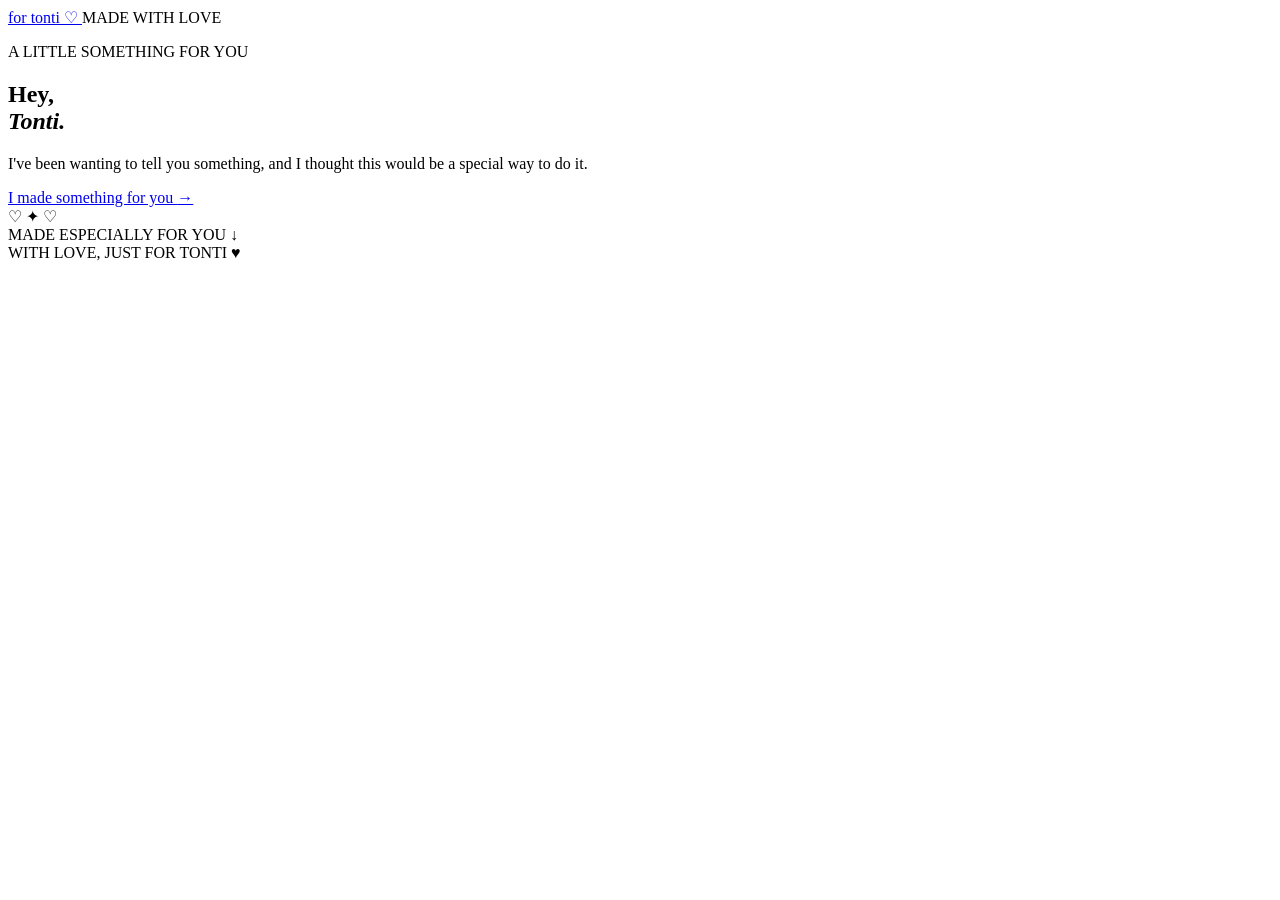
==== index.html @ f67d0a79 "Add initial HTML structure for Tonti's page" ====
<!DOCTYPE html>
<html lang="en">
<head>
    <meta charset="UTF-8">
    <meta name="viewport" content="width=device-width, initial-scale=1.0">
    <title>For Tonti ♡</title>

    <link rel="preconnect" href="https://fonts.googleapis.com">
    <link rel="preconnect" href="https://fonts.gstatic.com" crossorigin>

    <link href="https://fonts.googleapis.com/css2?family=DM+Sans:wght@400;500;600;700&family=Playfair+Display:ital,wght@0,400;0,500;0,600;1,500&display=swap" rel="stylesheet">

    <link rel="stylesheet" href="css/style.css">
</head>

<body>

    <header class="site-header">
        <a class="brand" href="index.html">
            for tonti <span>♡</span>
        </a>

        <span class="header-note">MADE WITH LOVE</span>
    </header>

    <main>
        <section class="hero">

            <div class="hero-content">

                <p class="eyebrow">
                    <span></span>
                    A LITTLE SOMETHING FOR YOU
                    <span></span>
                </p>

                <h1>
                    Hey,<br>
                    <em>Tonti.</em>
                </h1>

                <p class="intro">
                    I've been wanting to tell you something,
                    and I thought this would be a special
                    way to do it.
                </p>

                <a class="button" href="story.html">
                    I made something for you <span>→</span>
                </a>

            </div>

            <span class="float float-one">♡</span>
            <span class="float float-two">✦</span>
            <span class="float float-three">♡</span>

            <div class="scroll-note">
                MADE ESPECIALLY FOR YOU
                <span>↓</span>
            </div>

        </section>
    </main>

    <footer>
        WITH LOVE, JUST FOR TONTI <span>♥</span>
    </footer>

    <script src="js/script.js"></script>

</body>
</html>
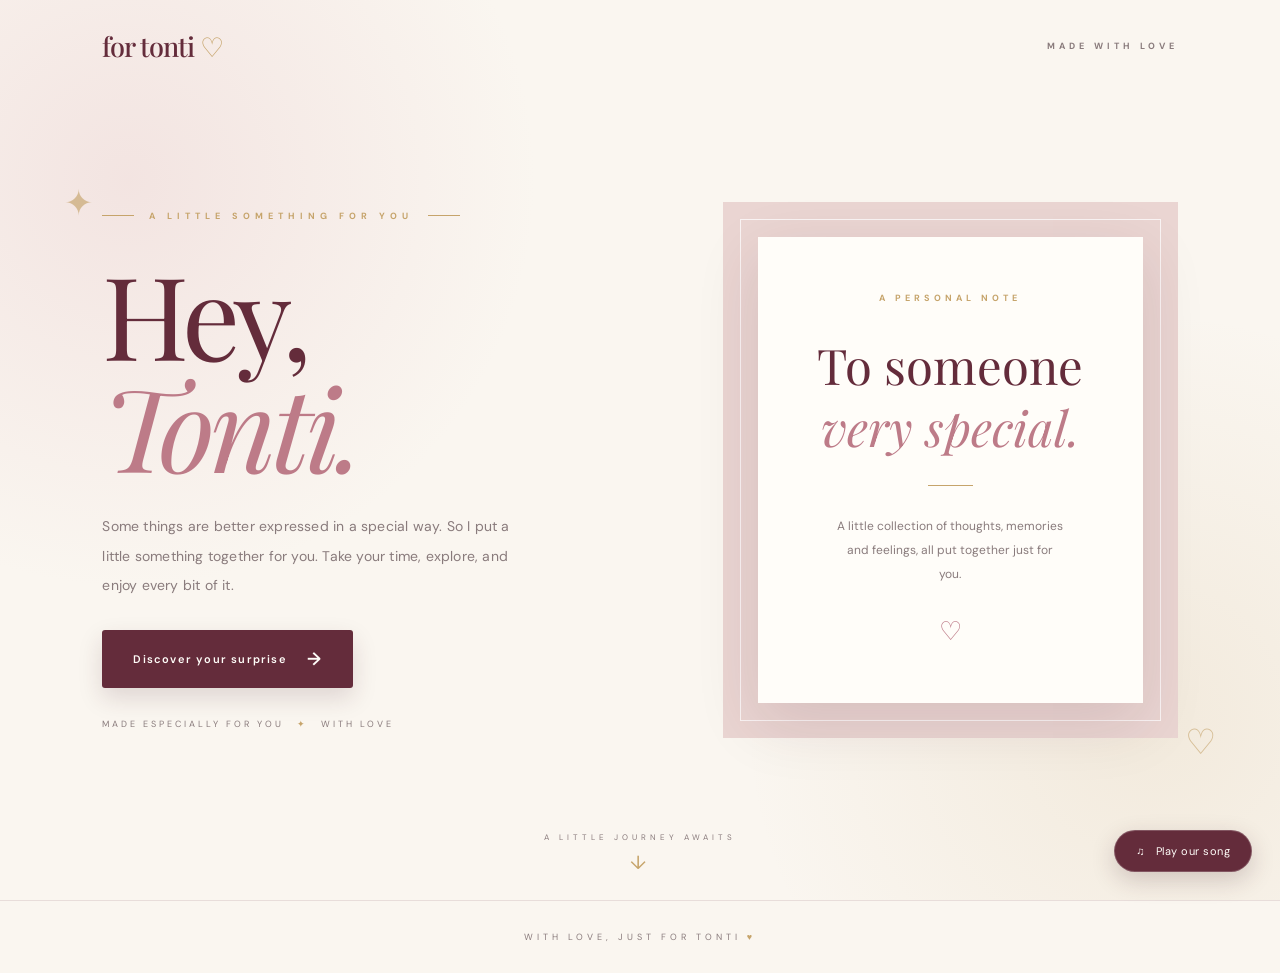
==== commit 6ddec059: "Update index.html with new content and styles" ====
--- a/index.html
+++ b/index.html
@@ -3,14 +3,265 @@
 <head>
     <meta charset="UTF-8">
     <meta name="viewport" content="width=device-width, initial-scale=1.0">
+    <meta name="theme-color" content="#faf6f0">
+
     <title>For Tonti ♡</title>
+    <meta name="description" content="A little something made especially for Tonti.">
 
     <link rel="preconnect" href="https://fonts.googleapis.com">
     <link rel="preconnect" href="https://fonts.gstatic.com" crossorigin>
 
-    <link href="https://fonts.googleapis.com/css2?family=DM+Sans:wght@400;500;600;700&family=Playfair+Display:ital,wght@0,400;0,500;0,600;1,500&display=swap" rel="stylesheet">
+    <link href="https://fonts.googleapis.com/css2?family=DM+Sans:wght@400;500;600;700&family=Playfair+Display:ital,wght@0,400;0,500;0,600;0,700;1,400;1,500&display=swap" rel="stylesheet">
 
     <link rel="stylesheet" href="css/style.css">
+
+    <style>
+        .home-hero {
+            min-height: 100vh;
+            padding: 130px 8% 90px;
+            display: flex;
+            align-items: center;
+            justify-content: center;
+            background:
+                radial-gradient(circle at 10% 20%, rgba(232,201,203,.4), transparent 30%),
+                radial-gradient(circle at 90% 80%, rgba(198,164,107,.15), transparent 30%),
+                var(--cream);
+            position: relative;
+            overflow: hidden;
+        }
+
+        .home-layout {
+            width: 100%;
+            max-width: 1150px;
+            display: grid;
+            grid-template-columns: 1.1fr .9fr;
+            align-items: center;
+            gap: 65px;
+            position: relative;
+            z-index: 2;
+        }
+
+        .home-copy {
+            animation: fadeUp 1s ease both;
+        }
+
+        .home-copy .eyebrow {
+            justify-content: flex-start;
+            margin-bottom: 35px;
+        }
+
+        .home-copy h1 {
+            font-family: 'Playfair Display', serif;
+            color: var(--burgundy);
+            font-size: clamp(75px, 9vw, 120px);
+            line-height: .98;
+            font-weight: 400;
+            letter-spacing: -5px;
+        }
+
+        .home-copy h1 em {
+            color: var(--rose);
+            font-weight: 400;
+        }
+
+        .home-copy .intro {
+            margin: 30px 0;
+            max-width: 420px;
+            font-size: 14px;
+            line-height: 2.1;
+            color: var(--muted);
+        }
+
+        .home-caption {
+            margin-top: 30px;
+            font-size: 9px;
+            letter-spacing: 3px;
+            color: var(--muted);
+        }
+
+        .home-caption span {
+            color: var(--champagne);
+            margin: 0 8px;
+        }
+
+        .letter-frame {
+            min-height: 480px;
+            display: flex;
+            align-items: center;
+            justify-content: center;
+            padding: 35px;
+            position: relative;
+            background: #ead5d2;
+            animation: fadeUp 1.2s ease both;
+        }
+
+        .letter-frame::before {
+            content: "";
+            position: absolute;
+            inset: 17px;
+            border: 1px solid rgba(255,255,255,.75);
+        }
+
+        .letter-card {
+            width: 100%;
+            min-height: 400px;
+            padding: 55px 35px;
+            display: flex;
+            flex-direction: column;
+            align-items: center;
+            justify-content: center;
+            text-align: center;
+            background: var(--ivory);
+            box-shadow: 0 20px 60px rgba(67,28,41,.12);
+            position: relative;
+            z-index: 1;
+        }
+
+        .letter-small {
+            color: var(--champagne);
+            font-size: 9px;
+            font-weight: 700;
+            letter-spacing: 4px;
+            margin-bottom: 30px;
+        }
+
+        .letter-card h2 {
+            font-family: 'Playfair Display', serif;
+            color: var(--burgundy);
+            font-size: clamp(34px, 4vw, 49px);
+            font-weight: 400;
+            line-height: 1.25;
+        }
+
+        .letter-card h2 em {
+            color: var(--rose);
+        }
+
+        .letter-line {
+            width: 45px;
+            height: 1px;
+            background: var(--champagne);
+            margin: 28px 0;
+        }
+
+        .letter-card p {
+            max-width: 230px;
+            color: var(--muted);
+            font-size: 12px;
+            line-height: 2;
+        }
+
+        .letter-heart {
+            color: var(--rose);
+            font-size: 26px;
+            margin-top: 28px;
+        }
+
+        .home-decoration {
+            position: absolute;
+            color: var(--champagne);
+            opacity: .65;
+            font-size: 35px;
+            animation: float 6s ease-in-out infinite;
+        }
+
+        .decoration-one {
+            top: 20%;
+            left: 5%;
+        }
+
+        .decoration-two {
+            bottom: 15%;
+            right: 5%;
+            animation-delay: 2s;
+        }
+
+        .home-scroll {
+            position: absolute;
+            bottom: 25px;
+            left: 50%;
+            transform: translateX(-50%);
+            font-size: 8px;
+            letter-spacing: 4px;
+            color: var(--muted);
+            text-align: center;
+        }
+
+        .home-scroll span {
+            display: block;
+            color: var(--champagne);
+            font-size: 19px;
+            margin-top: 8px;
+        }
+
+        @media (max-width: 800px) {
+            .home-hero {
+                padding: 130px 7% 90px;
+            }
+
+            .home-layout {
+                grid-template-columns: 1fr;
+                gap: 55px;
+                max-width: 550px;
+            }
+
+            .home-copy {
+                text-align: center;
+            }
+
+            .home-copy .eyebrow {
+                justify-content: center;
+            }
+
+            .home-copy h1 {
+                font-size: clamp(75px, 16vw, 105px);
+            }
+
+            .home-copy .intro {
+                margin: 25px auto;
+            }
+
+            .letter-frame {
+                min-height: 390px;
+            }
+
+            .letter-card {
+                min-height: 320px;
+                padding: 40px 25px;
+            }
+
+            .home-caption {
+                margin-top: 25px;
+            }
+
+            .home-scroll {
+                display: none;
+            }
+        }
+
+        @media (max-width: 480px) {
+            .home-copy h1 {
+                font-size: 76px;
+            }
+
+            .home-copy .intro {
+                font-size: 13px;
+            }
+
+            .letter-frame {
+                padding: 25px;
+                min-height: 350px;
+            }
+
+            .letter-card {
+                min-height: 290px;
+            }
+
+            .letter-card h2 {
+                font-size: 36px;
+            }
+        }
+    </style>
 </head>
 
 <body>
@@ -24,43 +275,81 @@
     </header>
 
     <main>
-        <section class="hero">
-
-            <div class="hero-content">
-
-                <p class="eyebrow">
-                    <span></span>
-                    A LITTLE SOMETHING FOR YOU
-                    <span></span>
-                </p>
-
-                <h1>
-                    Hey,<br>
-                    <em>Tonti.</em>
-                </h1>
-
-                <p class="intro">
-                    I've been wanting to tell you something,
-                    and I thought this would be a special
-                    way to do it.
-                </p>
-
-                <a class="button" href="story.html">
-                    I made something for you <span>→</span>
-                </a>
+
+        <section class="home-hero">
+
+            <div class="home-layout">
+
+                <div class="home-copy">
+
+                    <p class="eyebrow">
+                        <span></span>
+                        A LITTLE SOMETHING FOR YOU
+                        <span></span>
+                    </p>
+
+                    <h1>
+                        Hey,<br>
+                        <em>Tonti.</em>
+                    </h1>
+
+                    <p class="intro">
+                        Some things are better expressed in a special way.
+                        So I put a little something together for you.
+                        Take your time, explore, and enjoy every bit of it.
+                    </p>
+
+                    <a class="button" href="story.html">
+                        Discover your surprise <span>→</span>
+                    </a>
+
+                    <p class="home-caption">
+                        MADE ESPECIALLY FOR YOU
+                        <span>✦</span>
+                        WITH LOVE
+                    </p>
+
+                </div>
+
+                <div class="letter-frame">
+
+                    <div class="letter-card">
+
+                        <span class="letter-small">
+                            A PERSONAL NOTE
+                        </span>
+
+                        <h2>
+                            To someone<br>
+                            <em>very special.</em>
+                        </h2>
+
+                        <div class="letter-line"></div>
+
+                        <p>
+                            A little collection of thoughts,
+                            memories and feelings, all put
+                            together just for you.
+                        </p>
+
+                        <span class="letter-heart">♡</span>
+
+                    </div>
+
+                </div>
 
             </div>
 
-            <span class="float float-one">♡</span>
-            <span class="float float-two">✦</span>
-            <span class="float float-three">♡</span>
-
-            <div class="scroll-note">
-                MADE ESPECIALLY FOR YOU
+            <span class="home-decoration decoration-one">✦</span>
+            <span class="home-decoration decoration-two">♡</span>
+
+            <div class="home-scroll">
+                A LITTLE JOURNEY AWAITS
                 <span>↓</span>
             </div>
 
         </section>
+
     </main>
 
     <footer>
--- a/css/style.css
+++ b/css/style.css
@@ -0,0 +1,639 @@
+@import url('https://fonts.googleapis.com/css2?family=DM+Sans:wght@400;500;600;700&family=Playfair+Display:ital,wght@0,400;0,500;0,600;0,700;1,400;1,500&display=swap');
+
+:root {
+    --burgundy: #642c3b;
+    --deep-burgundy: #431c29;
+    --rose: #bd7b88;
+    --dusty-rose: #e8c9cb;
+    --champagne: #c6a46b;
+    --cream: #faf6f0;
+    --ivory: #fffdf9;
+    --text: #44353a;
+    --muted: #897b7c;
+    --border: rgba(100, 44, 59, 0.12);
+    --shadow: 0 20px 60px rgba(67, 28, 41, 0.08);
+    --soft-shadow: 0 10px 30px rgba(67, 28, 41, 0.06);
+}
+
+* {
+    margin: 0;
+    padding: 0;
+    box-sizing: border-box;
+}
+
+html {
+    scroll-behavior: smooth;
+}
+
+body {
+    min-height: 100vh;
+    background: var(--cream);
+    color: var(--text);
+    font-family: 'DM Sans', sans-serif;
+    overflow-x: hidden;
+}
+
+a {
+    text-decoration: none;
+    color: inherit;
+}
+
+button {
+    font-family: inherit;
+}
+
+/* HEADER */
+
+.site-header {
+    width: 100%;
+    padding: 28px 8%;
+    display: flex;
+    justify-content: space-between;
+    align-items: center;
+    position: absolute;
+    top: 0;
+    left: 0;
+    z-index: 10;
+}
+
+.brand {
+    font-family: 'Playfair Display', serif;
+    font-size: 27px;
+    font-weight: 500;
+    letter-spacing: -1px;
+    color: var(--burgundy);
+}
+
+.brand span {
+    color: var(--champagne);
+}
+
+.header-note {
+    font-size: 9px;
+    letter-spacing: 4px;
+    color: var(--muted);
+    font-weight: 700;
+}
+
+/* HOMEPAGE */
+
+.hero {
+    min-height: 100vh;
+    display: flex;
+    align-items: center;
+    justify-content: center;
+    text-align: center;
+    padding: 130px 25px 110px;
+    position: relative;
+    overflow: hidden;
+    background:
+        radial-gradient(ellipse at 15% 15%, rgba(232, 201, 203, 0.55), transparent 35%),
+        radial-gradient(ellipse at 90% 85%, rgba(198, 164, 107, 0.13), transparent 35%),
+        var(--cream);
+}
+
+.hero::before,
+.hero::after {
+    content: "";
+    position: absolute;
+    width: 360px;
+    height: 360px;
+    border: 1px solid rgba(198, 164, 107, 0.25);
+    border-radius: 50%;
+    pointer-events: none;
+}
+
+.hero::before {
+    top: -190px;
+    left: -150px;
+}
+
+.hero::after {
+    bottom: -210px;
+    right: -130px;
+}
+
+.hero-content {
+    max-width: 760px;
+    position: relative;
+    z-index: 2;
+    animation: fadeUp 1.1s ease both;
+}
+
+.eyebrow {
+    display: flex;
+    align-items: center;
+    justify-content: center;
+    gap: 15px;
+    font-size: 9px;
+    letter-spacing: 5px;
+    font-weight: 700;
+    color: var(--champagne);
+    margin-bottom: 32px;
+}
+
+.eyebrow span {
+    width: 32px;
+    height: 1px;
+    background: var(--champagne);
+}
+
+.hero h1 {
+    font-family: 'Playfair Display', serif;
+    font-size: clamp(75px, 12vw, 135px);
+    line-height: 0.98;
+    font-weight: 400;
+    letter-spacing: -5px;
+    color: var(--burgundy);
+}
+
+.hero h1 em,
+.page-title em {
+    color: var(--rose);
+    font-weight: 400;
+}
+
+.intro {
+    max-width: 440px;
+    margin: 35px auto;
+    color: var(--muted);
+    font-size: 14px;
+    line-height: 2;
+    letter-spacing: 0.2px;
+}
+
+/* BUTTONS */
+
+.button {
+    display: inline-flex;
+    align-items: center;
+    justify-content: center;
+    gap: 20px;
+    background: var(--burgundy);
+    color: var(--ivory);
+    padding: 17px 31px;
+    border-radius: 3px;
+    font-size: 11px;
+    font-weight: 600;
+    letter-spacing: 1.2px;
+    transition: all 0.35s ease;
+    box-shadow: 0 10px 25px rgba(67, 28, 41, 0.15);
+}
+
+.button:hover {
+    background: var(--deep-burgundy);
+    transform: translateY(-4px);
+    box-shadow: 0 15px 30px rgba(67, 28, 41, 0.2);
+}
+
+.button span {
+    font-size: 18px;
+}
+
+.button-secondary {
+    background: transparent;
+    color: var(--burgundy);
+    border: 1px solid var(--border);
+    box-shadow: none;
+}
+
+.button-secondary:hover {
+    background: var(--burgundy);
+    color: var(--ivory);
+}
+
+/* DECORATIVE ELEMENTS */
+
+.float {
+    position: absolute;
+    color: var(--champagne);
+    opacity: 0.7;
+    animation: float 6s ease-in-out infinite;
+    z-index: 1;
+}
+
+.float-one {
+    top: 27%;
+    left: 15%;
+    font-size: 34px;
+}
+
+.float-two {
+    top: 35%;
+    right: 16%;
+    font-size: 25px;
+    animation-delay: 1s;
+}
+
+.float-three {
+    bottom: 20%;
+    right: 25%;
+    font-size: 38px;
+    animation-delay: 2s;
+}
+
+.scroll-note {
+    position: absolute;
+    bottom: 30px;
+    left: 50%;
+    transform: translateX(-50%);
+    font-size: 8px;
+    letter-spacing: 4px;
+    color: var(--muted);
+    display: flex;
+    flex-direction: column;
+    gap: 10px;
+    align-items: center;
+}
+
+.scroll-note span {
+    font-size: 19px;
+    color: var(--champagne);
+}
+
+/* INNER PAGES */
+
+.content-page {
+    min-height: 100vh;
+    padding: 155px 25px 100px;
+    background:
+        radial-gradient(ellipse at 5% 10%, rgba(232, 201, 203, 0.3), transparent 30%),
+        radial-gradient(ellipse at 95% 90%, rgba(198, 164, 107, 0.1), transparent 30%),
+        var(--cream);
+}
+
+.story-section,
+.reasons-section,
+.question-section,
+.answer-section {
+    max-width: 900px;
+    margin: auto;
+    text-align: center;
+    animation: fadeUp 0.9s ease both;
+}
+
+.page-title {
+    font-family: 'Playfair Display', serif;
+    font-size: clamp(45px, 7vw, 76px);
+    font-weight: 400;
+    line-height: 1.15;
+    letter-spacing: -2px;
+    color: var(--burgundy);
+}
+
+.story-divider {
+    margin: 38px auto;
+    color: var(--champagne);
+    font-size: 27px;
+}
+
+.story-text {
+    max-width: 680px;
+    margin: auto;
+    text-align: left;
+    padding: 40px 45px;
+    background: rgba(255, 253, 249, 0.75);
+    border: 1px solid var(--border);
+    box-shadow: var(--soft-shadow);
+}
+
+.story-text p {
+    color: var(--muted);
+    font-size: 14px;
+    line-height: 2.2;
+    margin-bottom: 25px;
+}
+
+.story-text p:last-child {
+    margin-bottom: 0;
+}
+
+.story-ending {
+    margin: 50px 0 30px;
+    font-family: 'Playfair Display', serif;
+    font-size: 25px;
+    font-style: italic;
+    color: var(--burgundy);
+}
+
+.ending-heart {
+    display: block;
+    margin-top: 15px;
+    font-size: 28px;
+    color: var(--rose);
+}
+
+/* REASONS PAGE */
+
+.section-intro {
+    max-width: 520px;
+    margin: 25px auto 50px;
+    color: var(--muted);
+    font-size: 14px;
+    line-height: 2;
+}
+
+.reasons-grid {
+    display: grid;
+    grid-template-columns: repeat(2, 1fr);
+    gap: 22px;
+    text-align: left;
+}
+
+.reason-card {
+    position: relative;
+    background: var(--ivory);
+    padding: 30px;
+    border: 1px solid var(--border);
+    border-radius: 2px;
+    font-family: 'Playfair Display', serif;
+    font-size: 18px;
+    line-height: 1.8;
+    color: var(--text);
+    box-shadow: var(--soft-shadow);
+    transition: all 0.4s ease;
+    opacity: 0;
+    transform: translateY(20px);
+}
+
+.reason-card.visible {
+    opacity: 1;
+    transform: translateY(0);
+}
+
+.reason-card::before {
+    content: '♡';
+    display: block;
+    color: var(--champagne);
+    font-family: 'DM Sans', sans-serif;
+    font-size: 21px;
+    margin-bottom: 12px;
+}
+
+.reason-card:hover {
+    transform: translateY(-7px);
+    border-color: var(--champagne);
+    box-shadow: var(--shadow);
+}
+
+.reasons-ending {
+    margin: 50px 0 30px;
+    font-family: 'Playfair Display', serif;
+    font-size: 25px;
+    font-style: italic;
+    color: var(--burgundy);
+}
+
+/* QUESTION PAGE */
+
+.question-section {
+    max-width: 720px;
+    padding-top: 35px;
+}
+
+.question-heart {
+    font-size: 65px;
+    color: var(--rose);
+    margin-bottom: 25px;
+    animation: heartbeat 2s infinite;
+}
+
+.question-section .page-title {
+    max-width: 700px;
+    margin: auto;
+}
+
+.answer-buttons {
+    display: flex;
+    justify-content: center;
+    align-items: center;
+    gap: 18px;
+    flex-wrap: wrap;
+    margin: 45px 0;
+}
+
+.question-note {
+    color: var(--muted);
+    font-size: 12px;
+    margin-top: 35px;
+    font-style: italic;
+}
+
+/* ANSWER PAGE */
+
+.answer-section {
+    max-width: 700px;
+    padding-top: 30px;
+}
+
+.celebration-heart {
+    font-size: 75px;
+    color: var(--rose);
+    margin-bottom: 25px;
+    animation: heartbeat 1.5s infinite;
+}
+
+.answer-message {
+    max-width: 560px;
+    margin: 40px auto;
+    padding: 40px;
+    background: var(--ivory);
+    border: 1px solid var(--border);
+    box-shadow: var(--shadow);
+}
+
+.answer-message p {
+    color: var(--muted);
+    font-size: 14px;
+    line-height: 2;
+    margin-bottom: 18px;
+}
+
+.answer-message p:last-child {
+    margin-bottom: 0;
+}
+
+/* FOOTER */
+
+footer {
+    text-align: center;
+    padding: 30px 15px;
+    font-size: 9px;
+    letter-spacing: 4px;
+    color: var(--muted);
+    background: var(--cream);
+    border-top: 1px solid var(--border);
+}
+
+footer span {
+    color: var(--champagne);
+}
+
+/* MUSIC PLAYER */
+
+.music-player {
+    position: fixed;
+    bottom: 28px;
+    right: 28px;
+    z-index: 1000;
+    background: var(--burgundy);
+    color: var(--ivory);
+    border: 1px solid rgba(255, 255, 255, 0.2);
+    border-radius: 40px;
+    padding: 13px 21px;
+    font-family: 'DM Sans', sans-serif;
+    font-size: 11px;
+    letter-spacing: 0.5px;
+    cursor: pointer;
+    box-shadow: 0 8px 25px rgba(67, 28, 41, 0.2);
+    transition: all 0.3s ease;
+}
+
+.music-player:hover {
+    background: var(--rose);
+    transform: translateY(-3px);
+}
+
+.music-player span {
+    margin-left: 7px;
+}
+
+/* ANIMATIONS */
+
+@keyframes fadeUp {
+    from {
+        opacity: 0;
+        transform: translateY(25px);
+    }
+
+    to {
+        opacity: 1;
+        transform: translateY(0);
+    }
+}
+
+@keyframes float {
+    0%, 100% {
+        transform: translateY(0);
+    }
+
+    50% {
+        transform: translateY(-18px);
+    }
+}
+
+@keyframes heartbeat {
+    0%, 100% {
+        transform: scale(1);
+    }
+
+    50% {
+        transform: scale(1.1);
+    }
+}
+
+/* MOBILE RESPONSIVENESS */
+
+@media (max-width: 650px) {
+
+    .site-header {
+        padding: 22px 6%;
+    }
+
+    .brand {
+        font-size: 23px;
+    }
+
+    .header-note {
+        font-size: 8px;
+        letter-spacing: 2px;
+    }
+
+    .hero {
+        padding: 120px 20px 100px;
+    }
+
+    .hero h1 {
+        font-size: clamp(65px, 17vw, 88px);
+        letter-spacing: -3px;
+    }
+
+    .intro {
+        font-size: 13px;
+    }
+
+    .float-one {
+        left: 7%;
+    }
+
+    .float-two {
+        right: 8%;
+    }
+
+    .float-three {
+        right: 10%;
+    }
+
+    .content-page {
+        padding: 125px 18px 85px;
+    }
+
+    .page-title {
+        font-size: 45px;
+    }
+
+    .story-text {
+        padding: 27px 22px;
+    }
+
+    .story-text p {
+        font-size: 13px;
+    }
+
+    .reasons-grid {
+        grid-template-columns: 1fr;
+        gap: 15px;
+    }
+
+    .reason-card {
+        padding: 23px;
+        font-size: 16px;
+    }
+
+    .answer-message {
+        padding: 28px 22px;
+    }
+
+    .answer-buttons {
+        flex-direction: column;
+    }
+
+    .answer-buttons .button {
+        width: 100%;
+        max-width: 280px;
+    }
+
+    .music-player {
+        bottom: 16px;
+        right: 16px;
+        padding: 12px 17px;
+    }
+
+    footer {
+        font-size: 8px;
+        letter-spacing: 2px;
+    }
+}
+
+/* REDUCED MOTION ACCESSIBILITY */
+
+@media (prefers-reduced-motion: reduce) {
+    *,
+    *::before,
+    *::after {
+        animation-duration: 0.01ms !important;
+        animation-iteration-count: 1 !important;
+        scroll-behavior: auto !important;
+        transition-duration: 0.01ms !important;
+    }
+}
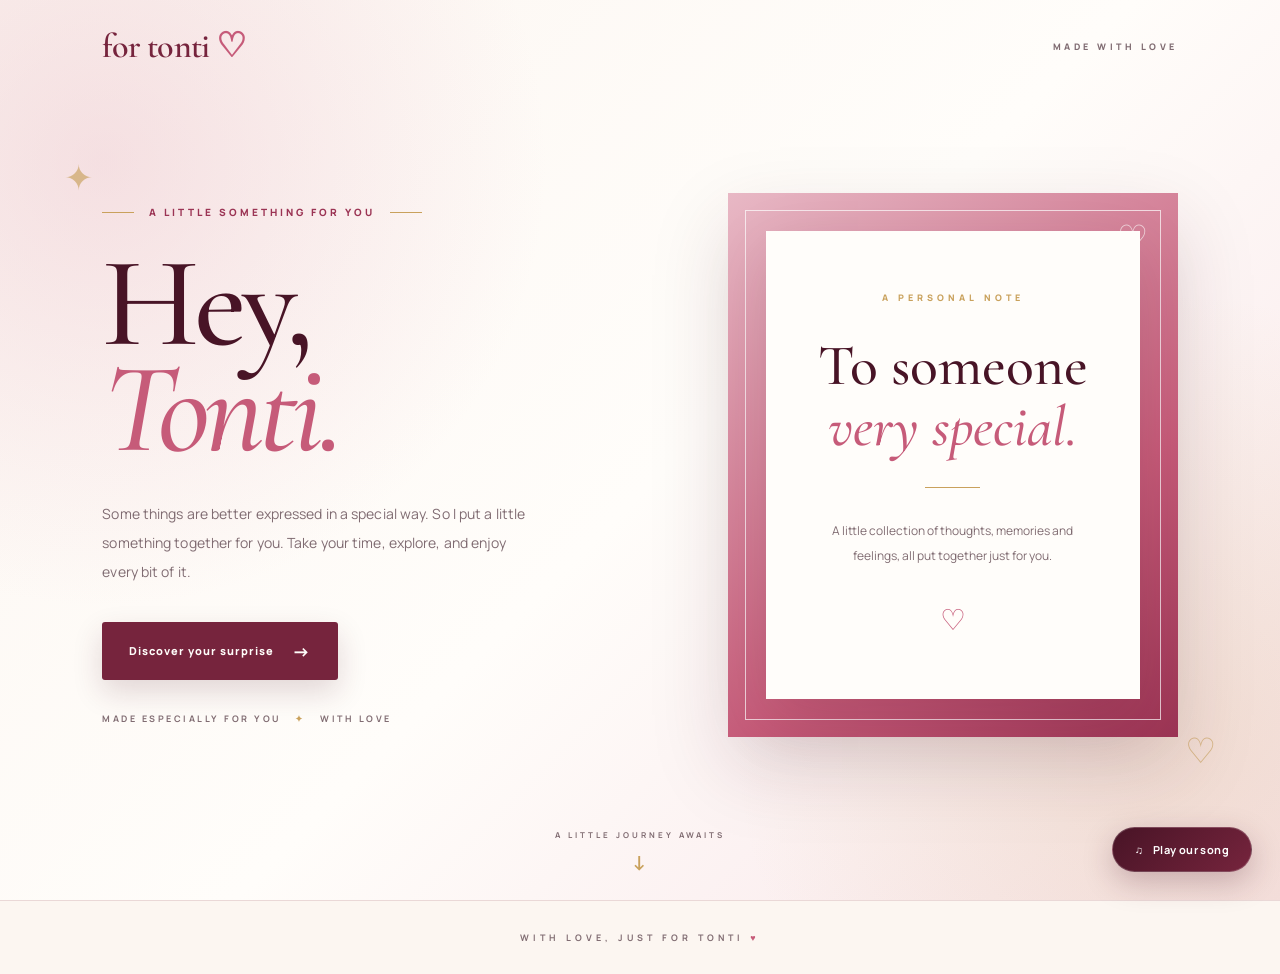
==== commit a120b430: "Refactor styles in index.html for better layout Updated various styles and layout properties for imp" ====
--- a/index.html
+++ b/index.html
@@ -3,7 +3,7 @@
 <head>
     <meta charset="UTF-8">
     <meta name="viewport" content="width=device-width, initial-scale=1.0">
-    <meta name="theme-color" content="#faf6f0">
+    <meta name="theme-color" content="#fcf6f1">
 
     <title>For Tonti ♡</title>
     <meta name="description" content="A little something made especially for Tonti.">
@@ -11,32 +11,32 @@
     <link rel="preconnect" href="https://fonts.googleapis.com">
     <link rel="preconnect" href="https://fonts.gstatic.com" crossorigin>
 
-    <link href="https://fonts.googleapis.com/css2?family=DM+Sans:wght@400;500;600;700&family=Playfair+Display:ital,wght@0,400;0,500;0,600;0,700;1,400;1,500&display=swap" rel="stylesheet">
+    <link href="https://fonts.googleapis.com/css2?family=Cormorant+Garamond:ital,wght@0,400;0,500;0,600;0,700;1,400;1,500;1,600&family=Manrope:wght@400;500;600;700;800&display=swap" rel="stylesheet">
 
     <link rel="stylesheet" href="css/style.css">
 
     <style>
         .home-hero {
             min-height: 100vh;
-            padding: 130px 8% 90px;
+            padding: 130px 8% 100px;
             display: flex;
             align-items: center;
             justify-content: center;
             background:
-                radial-gradient(circle at 10% 20%, rgba(232,201,203,.4), transparent 30%),
-                radial-gradient(circle at 90% 80%, rgba(198,164,107,.15), transparent 30%),
-                var(--cream);
+                radial-gradient(circle at 8% 18%, rgba(232,184,197,.38), transparent 32%),
+                radial-gradient(circle at 92% 82%, rgba(201,161,92,.18), transparent 32%),
+                linear-gradient(135deg, #fcf6f1 0%, #fffdfa 52%, #f8e4e8 100%);
             position: relative;
             overflow: hidden;
         }
 
         .home-layout {
             width: 100%;
-            max-width: 1150px;
+            max-width: 1180px;
             display: grid;
             grid-template-columns: 1.1fr .9fr;
             align-items: center;
-            gap: 65px;
+            gap: 75px;
             position: relative;
             z-index: 2;
         }
@@ -47,51 +47,93 @@
 
         .home-copy .eyebrow {
             justify-content: flex-start;
-            margin-bottom: 35px;
+            margin-bottom: 32px;
+            color: var(--wine);
+            font-family: 'Manrope', sans-serif;
+            font-size: 10px;
+            font-weight: 800;
+            letter-spacing: 3px;
         }
 
         .home-copy h1 {
-            font-family: 'Playfair Display', serif;
-            color: var(--burgundy);
-            font-size: clamp(75px, 9vw, 120px);
-            line-height: .98;
-            font-weight: 400;
+            font-family: 'Cormorant Garamond', serif !important;
+            color: var(--deep-burgundy);
+            font-size: clamp(88px, 10vw, 132px);
+            line-height: .83;
+            font-weight: 500;
             letter-spacing: -5px;
         }
 
         .home-copy h1 em {
             color: var(--rose);
-            font-weight: 400;
+            font-weight: 500;
         }
 
         .home-copy .intro {
-            margin: 30px 0;
-            max-width: 420px;
+            margin: 35px 0;
+            max-width: 440px;
+            font-family: 'Manrope', sans-serif;
             font-size: 14px;
             line-height: 2.1;
             color: var(--muted);
         }
 
+        .home-copy .button {
+            display: inline-flex;
+            align-items: center;
+            gap: 18px;
+            padding: 17px 27px;
+            border-radius: 3px;
+            background: var(--burgundy);
+            color: var(--ivory);
+            font-family: 'Manrope', sans-serif;
+            font-size: 11px;
+            font-weight: 800;
+            letter-spacing: 1px;
+            text-decoration: none;
+            box-shadow: 0 12px 30px rgba(72,20,38,.16);
+            transition: .3s ease;
+        }
+
+        .home-copy .button:hover {
+            background: var(--deep-burgundy);
+            transform: translateY(-4px);
+            box-shadow: 0 17px 35px rgba(72,20,38,.23);
+        }
+
+        .home-copy .button span {
+            font-size: 18px;
+            transition: transform .3s ease;
+        }
+
+        .home-copy .button:hover span {
+            transform: translateX(5px);
+        }
+
         .home-caption {
-            margin-top: 30px;
+            margin-top: 32px;
+            font-family: 'Manrope', sans-serif;
             font-size: 9px;
-            letter-spacing: 3px;
+            font-weight: 700;
+            letter-spacing: 2.5px;
             color: var(--muted);
         }
 
         .home-caption span {
             color: var(--champagne);
-            margin: 0 8px;
+            margin: 0 10px;
         }
 
         .letter-frame {
-            min-height: 480px;
+            min-height: 520px;
             display: flex;
             align-items: center;
             justify-content: center;
-            padding: 35px;
+            padding: 38px;
             position: relative;
-            background: #ead5d2;
+            background:
+                linear-gradient(145deg, #e8b8c5, #c65b79 65%, #9b3454);
+            box-shadow: 0 30px 75px rgba(72,20,38,.15);
             animation: fadeUp 1.2s ease both;
         }
 
@@ -99,62 +141,76 @@
             content: "";
             position: absolute;
             inset: 17px;
-            border: 1px solid rgba(255,255,255,.75);
+            border: 1px solid rgba(255,255,255,.7);
+            pointer-events: none;
+        }
+
+        .letter-frame::after {
+            content: "♡";
+            position: absolute;
+            top: 25px;
+            right: 30px;
+            color: rgba(255,255,255,.65);
+            font-family: 'Cormorant Garamond', serif;
+            font-size: 35px;
         }
 
         .letter-card {
             width: 100%;
-            min-height: 400px;
-            padding: 55px 35px;
+            min-height: 425px;
+            padding: 60px 35px;
             display: flex;
             flex-direction: column;
             align-items: center;
             justify-content: center;
             text-align: center;
             background: var(--ivory);
-            box-shadow: 0 20px 60px rgba(67,28,41,.12);
+            box-shadow: 0 20px 60px rgba(72,20,38,.14);
             position: relative;
             z-index: 1;
         }
 
         .letter-small {
             color: var(--champagne);
+            font-family: 'Manrope', sans-serif;
             font-size: 9px;
-            font-weight: 700;
+            font-weight: 800;
             letter-spacing: 4px;
-            margin-bottom: 30px;
+            margin-bottom: 32px;
         }
 
         .letter-card h2 {
-            font-family: 'Playfair Display', serif;
-            color: var(--burgundy);
-            font-size: clamp(34px, 4vw, 49px);
-            font-weight: 400;
-            line-height: 1.25;
+            font-family: 'Cormorant Garamond', serif !important;
+            color: var(--deep-burgundy);
+            font-size: clamp(42px, 4.5vw, 58px);
+            font-weight: 500;
+            line-height: 1.05;
         }
 
         .letter-card h2 em {
             color: var(--rose);
+            font-weight: 500;
         }
 
         .letter-line {
-            width: 45px;
+            width: 55px;
             height: 1px;
             background: var(--champagne);
-            margin: 28px 0;
+            margin: 30px 0;
         }
 
         .letter-card p {
-            max-width: 230px;
+            max-width: 250px;
             color: var(--muted);
+            font-family: 'Manrope', sans-serif;
             font-size: 12px;
-            line-height: 2;
+            line-height: 2.1;
         }
 
         .letter-heart {
             color: var(--rose);
-            font-size: 26px;
-            margin-top: 28px;
+            font-size: 29px;
+            margin-top: 30px;
         }
 
         .home-decoration {
@@ -163,15 +219,16 @@
             opacity: .65;
             font-size: 35px;
             animation: float 6s ease-in-out infinite;
+            pointer-events: none;
         }
 
         .decoration-one {
-            top: 20%;
+            top: 17%;
             left: 5%;
         }
 
         .decoration-two {
-            bottom: 15%;
+            bottom: 14%;
             right: 5%;
             animation-delay: 2s;
         }
@@ -181,8 +238,10 @@
             bottom: 25px;
             left: 50%;
             transform: translateX(-50%);
+            font-family: 'Manrope', sans-serif;
             font-size: 8px;
-            letter-spacing: 4px;
+            font-weight: 700;
+            letter-spacing: 3px;
             color: var(--muted);
             text-align: center;
         }
@@ -190,19 +249,19 @@
         .home-scroll span {
             display: block;
             color: var(--champagne);
-            font-size: 19px;
+            font-size: 20px;
             margin-top: 8px;
         }
 
         @media (max-width: 800px) {
             .home-hero {
-                padding: 130px 7% 90px;
+                padding: 125px 7% 90px;
             }
 
             .home-layout {
                 grid-template-columns: 1fr;
                 gap: 55px;
-                max-width: 550px;
+                max-width: 560px;
             }
 
             .home-copy {
@@ -214,24 +273,24 @@
             }
 
             .home-copy h1 {
-                font-size: clamp(75px, 16vw, 105px);
+                font-size: clamp(85px, 16vw, 115px);
             }
 
             .home-copy .intro {
-                margin: 25px auto;
+                margin: 28px auto;
             }
 
             .letter-frame {
-                min-height: 390px;
+                min-height: 430px;
             }
 
             .letter-card {
-                min-height: 320px;
-                padding: 40px 25px;
+                min-height: 350px;
+                padding: 45px 25px;
             }
 
             .home-caption {
-                margin-top: 25px;
+                margin-top: 27px;
             }
 
             .home-scroll {
@@ -240,25 +299,65 @@
         }
 
         @media (max-width: 480px) {
+            .home-hero {
+                padding: 115px 6% 65px;
+            }
+
             .home-copy h1 {
-                font-size: 76px;
+                font-size: 82px;
+                letter-spacing: -3px;
             }
 
             .home-copy .intro {
                 font-size: 13px;
+                line-height: 2;
+            }
+
+            .home-copy .eyebrow {
+                font-size: 8px;
+                letter-spacing: 2px;
+            }
+
+            .home-copy .button {
+                padding: 16px 21px;
+                font-size: 10px;
             }
 
             .letter-frame {
-                padding: 25px;
-                min-height: 350px;
+                padding: 27px;
+                min-height: 370px;
             }
 
             .letter-card {
-                min-height: 290px;
+                min-height: 310px;
+                padding: 40px 20px;
             }
 
             .letter-card h2 {
-                font-size: 36px;
+                font-size: 43px;
+            }
+
+            .letter-small {
+                font-size: 8px;
+                letter-spacing: 3px;
+            }
+
+            .home-caption {
+                font-size: 8px;
+                letter-spacing: 1.5px;
+            }
+        }
+
+        @media (prefers-reduced-motion: reduce) {
+            .home-copy,
+            .letter-frame,
+            .home-decoration {
+                animation: none;
+            }
+
+            .home-copy .button,
+            .home-copy .button span {
+                transition: none;
             }
         }
     </style>
--- a/css/style.css
+++ b/css/style.css
@@ -1,19 +1,45 @@
-@import url('https://fonts.googleapis.com/css2?family=DM+Sans:wght@400;500;600;700&family=Playfair+Display:ital,wght@0,400;0,500;0,600;0,700;1,400;1,500&display=swap');
+@import url('https://fonts.googleapis.com/css2?family=Cormorant+Garamond:wght@400;500;600;700&family=Manrope:wght@400;500;600;700;800&display=swap');
+
+/* =========================================
+   1. DESIGN SYSTEM
+========================================= */
 
 :root {
-    --burgundy: #642c3b;
-    --deep-burgundy: #431c29;
-    --rose: #bd7b88;
-    --dusty-rose: #e8c9cb;
-    --champagne: #c6a46b;
-    --cream: #faf6f0;
-    --ivory: #fffdf9;
-    --text: #44353a;
-    --muted: #897b7c;
-    --border: rgba(100, 44, 59, 0.12);
-    --shadow: 0 20px 60px rgba(67, 28, 41, 0.08);
-    --soft-shadow: 0 10px 30px rgba(67, 28, 41, 0.06);
-}
+    --burgundy: #76243d;
+    --deep-burgundy: #481426;
+    --wine: #9b3454;
+
+    --rose: #c65b79;
+    --dusty-rose: #e8b8c5;
+    --blush: #f8e4e8;
+    --soft-pink: #fff0f2;
+
+    --champagne: #c9a15c;
+    --gold: #dfbd7d;
+    --light-gold: #f1dfb8;
+
+    --cream: #fcf6f1;
+    --ivory: #fffdfa;
+    --white: #ffffff;
+
+    --text: #39252d;
+    --muted: #806c72;
+
+    --border: rgba(118, 36, 61, 0.14);
+
+    --shadow:
+        0 25px 70px rgba(72, 20, 38, 0.12);
+
+    --soft-shadow:
+        0 12px 35px rgba(72, 20, 38, 0.07);
+
+    --heading-font: 'Cormorant Garamond', serif;
+    --body-font: 'Manrope', sans-serif;
+}
+
+/* =========================================
+   2. GLOBAL STYLES
+========================================= */
 
 * {
     margin: 0;
@@ -29,8 +55,9 @@
     min-height: 100vh;
     background: var(--cream);
     color: var(--text);
-    font-family: 'DM Sans', sans-serif;
+    font-family: var(--body-font);
     overflow-x: hidden;
+    -webkit-font-smoothing: antialiased;
 }
 
 a {
@@ -39,43 +66,53 @@
 }
 
 button {
-    font-family: inherit;
-}
-
-/* HEADER */
+    font-family: var(--body-font);
+}
+
+::selection {
+    background: var(--dusty-rose);
+    color: var(--deep-burgundy);
+}
+
+/* =========================================
+   3. HEADER
+========================================= */
 
 .site-header {
     width: 100%;
-    padding: 28px 8%;
+    padding: 25px 8%;
     display: flex;
     justify-content: space-between;
     align-items: center;
     position: absolute;
     top: 0;
     left: 0;
-    z-index: 10;
+    z-index: 100;
 }
 
 .brand {
-    font-family: 'Playfair Display', serif;
-    font-size: 27px;
-    font-weight: 500;
-    letter-spacing: -1px;
+    font-family: var(--heading-font) !important;
+    font-size: 34px;
+    font-weight: 600;
+    letter-spacing: -0.8px;
     color: var(--burgundy);
 }
 
 .brand span {
-    color: var(--champagne);
+    color: var(--rose);
 }
 
 .header-note {
+    font-family: var(--body-font);
     font-size: 9px;
-    letter-spacing: 4px;
+    letter-spacing: 3.5px;
     color: var(--muted);
-    font-weight: 700;
-}
-
-/* HOMEPAGE */
+    font-weight: 800;
+}
+
+/* =========================================
+   4. HOMEPAGE
+========================================= */
 
 .hero {
     min-height: 100vh;
@@ -83,38 +120,52 @@
     align-items: center;
     justify-content: center;
     text-align: center;
-    padding: 130px 25px 110px;
+    padding: 140px 25px 110px;
     position: relative;
     overflow: hidden;
+
     background:
-        radial-gradient(ellipse at 15% 15%, rgba(232, 201, 203, 0.55), transparent 35%),
-        radial-gradient(ellipse at 90% 85%, rgba(198, 164, 107, 0.13), transparent 35%),
-        var(--cream);
+        radial-gradient(
+            ellipse at 10% 15%,
+            rgba(232, 184, 197, 0.55),
+            transparent 38%
+        ),
+        radial-gradient(
+            ellipse at 90% 85%,
+            rgba(201, 161, 92, 0.18),
+            transparent 35%
+        ),
+        linear-gradient(
+            135deg,
+            #fff9f5,
+            #f9e9e9,
+            #fff8f1
+        );
 }
 
 .hero::before,
 .hero::after {
     content: "";
     position: absolute;
-    width: 360px;
-    height: 360px;
-    border: 1px solid rgba(198, 164, 107, 0.25);
+    width: 420px;
+    height: 420px;
+    border: 1px solid rgba(201, 161, 92, 0.3);
     border-radius: 50%;
     pointer-events: none;
 }
 
 .hero::before {
-    top: -190px;
-    left: -150px;
+    top: -230px;
+    left: -170px;
 }
 
 .hero::after {
-    bottom: -210px;
-    right: -130px;
+    bottom: -240px;
+    right: -160px;
 }
 
 .hero-content {
-    max-width: 760px;
+    max-width: 800px;
     position: relative;
     z-index: 2;
     animation: fadeUp 1.1s ease both;
@@ -127,9 +178,9 @@
     gap: 15px;
     font-size: 9px;
     letter-spacing: 5px;
-    font-weight: 700;
+    font-weight: 800;
     color: var(--champagne);
-    margin-bottom: 32px;
+    margin-bottom: 30px;
 }
 
 .eyebrow span {
@@ -139,51 +190,70 @@
 }
 
 .hero h1 {
-    font-family: 'Playfair Display', serif;
-    font-size: clamp(75px, 12vw, 135px);
-    line-height: 0.98;
-    font-weight: 400;
-    letter-spacing: -5px;
-    color: var(--burgundy);
+    font-family: var(--heading-font) !important;
+    font-size: clamp(85px, 13vw, 150px);
+    line-height: 0.88;
+    font-weight: 500;
+    letter-spacing: -4px;
+    color: var(--deep-burgundy);
 }
 
 .hero h1 em,
 .page-title em {
     color: var(--rose);
-    font-weight: 400;
+    font-weight: 500;
 }
 
 .intro {
-    max-width: 440px;
-    margin: 35px auto;
+    max-width: 470px;
+    margin: 38px auto;
     color: var(--muted);
     font-size: 14px;
-    line-height: 2;
-    letter-spacing: 0.2px;
-}
-
-/* BUTTONS */
+    line-height: 2.1;
+    letter-spacing: 0.1px;
+}
+
+/* =========================================
+   5. BUTTONS
+========================================= */
 
 .button {
     display: inline-flex;
     align-items: center;
     justify-content: center;
-    gap: 20px;
-    background: var(--burgundy);
-    color: var(--ivory);
-    padding: 17px 31px;
-    border-radius: 3px;
+    gap: 16px;
+
+    background: linear-gradient(
+        135deg,
+        var(--burgundy),
+        var(--wine)
+    );
+
+    color: var(--white);
+    padding: 17px 32px;
+    border-radius: 4px;
+
     font-size: 11px;
-    font-weight: 600;
-    letter-spacing: 1.2px;
+    font-weight: 800;
+    letter-spacing: 1.1px;
+
     transition: all 0.35s ease;
-    box-shadow: 0 10px 25px rgba(67, 28, 41, 0.15);
+
+    box-shadow:
+        0 10px 25px rgba(118, 36, 61, 0.2);
 }
 
 .button:hover {
-    background: var(--deep-burgundy);
+    background: linear-gradient(
+        135deg,
+        var(--deep-burgundy),
+        var(--burgundy)
+    );
+
     transform: translateY(-4px);
-    box-shadow: 0 15px 30px rgba(67, 28, 41, 0.2);
+
+    box-shadow:
+        0 16px 35px rgba(118, 36, 61, 0.27);
 }
 
 .button span {
@@ -191,23 +261,26 @@
 }
 
 .button-secondary {
-    background: transparent;
+    background: var(--white);
     color: var(--burgundy);
-    border: 1px solid var(--border);
+    border: 1px solid var(--dusty-rose);
     box-shadow: none;
 }
 
 .button-secondary:hover {
     background: var(--burgundy);
-    color: var(--ivory);
-}
-
-/* DECORATIVE ELEMENTS */
+    color: var(--white);
+    border-color: var(--burgundy);
+}
+
+/* =========================================
+   6. DECORATIVE ELEMENTS
+========================================= */
 
 .float {
     position: absolute;
-    color: var(--champagne);
-    opacity: 0.7;
+    color: var(--rose);
+    opacity: 0.75;
     animation: float 6s ease-in-out infinite;
     z-index: 1;
 }
@@ -251,15 +324,31 @@
     color: var(--champagne);
 }
 
-/* INNER PAGES */
+/* =========================================
+   7. INNER PAGE BACKGROUNDS
+========================================= */
 
 .content-page {
     min-height: 100vh;
     padding: 155px 25px 100px;
+
     background:
-        radial-gradient(ellipse at 5% 10%, rgba(232, 201, 203, 0.3), transparent 30%),
-        radial-gradient(ellipse at 95% 90%, rgba(198, 164, 107, 0.1), transparent 30%),
-        var(--cream);
+        radial-gradient(
+            ellipse at 0% 5%,
+            rgba(232, 184, 197, 0.35),
+            transparent 35%
+        ),
+        radial-gradient(
+            ellipse at 100% 95%,
+            rgba(201, 161, 92, 0.15),
+            transparent 35%
+        ),
+        linear-gradient(
+            135deg,
+            #fffaf6,
+            #fcf2f0,
+            #fffaf5
+        );
 }
 
 .story-section,
@@ -272,13 +361,34 @@
     animation: fadeUp 0.9s ease both;
 }
 
+/* Make headings consistent, including headings
+   styled inside individual page files. */
+
+.page-title,
+.story-section h1,
+.story-hero h1,
+.question-card h1,
+.answer-card h1,
+.reasons-heading h1 {
+    font-family: var(--heading-font) !important;
+    font-weight: 500;
+    color: var(--deep-burgundy);
+}
+
 .page-title {
-    font-family: 'Playfair Display', serif;
-    font-size: clamp(45px, 7vw, 76px);
-    font-weight: 400;
-    line-height: 1.15;
-    letter-spacing: -2px;
-    color: var(--burgundy);
+    font-size: clamp(52px, 7vw, 82px);
+    line-height: 1.05;
+    letter-spacing: -1.5px;
+}
+
+.page-title em,
+.story-section h1 em,
+.story-hero h1 em,
+.question-card h1 em,
+.answer-card h1 em,
+.reasons-heading h1 em {
+    color: var(--rose);
+    font-style: italic;
 }
 
 .story-divider {
@@ -287,13 +397,21 @@
     font-size: 27px;
 }
 
+/* =========================================
+   8. STORY PAGE
+========================================= */
+
 .story-text {
     max-width: 680px;
     margin: auto;
     text-align: left;
-    padding: 40px 45px;
-    background: rgba(255, 253, 249, 0.75);
+    padding: 45px 48px;
+
+    background: rgba(255, 253, 250, 0.9);
+
     border: 1px solid var(--border);
+    border-top: 3px solid var(--champagne);
+
     box-shadow: var(--soft-shadow);
 }
 
@@ -310,8 +428,8 @@
 
 .story-ending {
     margin: 50px 0 30px;
-    font-family: 'Playfair Display', serif;
-    font-size: 25px;
+    font-family: var(--heading-font);
+    font-size: 30px;
     font-style: italic;
     color: var(--burgundy);
 }
@@ -323,7 +441,9 @@
     color: var(--rose);
 }
 
-/* REASONS PAGE */
+/* =========================================
+   9. REASONS PAGE
+========================================= */
 
 .section-intro {
     max-width: 520px;
@@ -344,14 +464,22 @@
     position: relative;
     background: var(--ivory);
     padding: 30px;
+
     border: 1px solid var(--border);
-    border-radius: 2px;
-    font-family: 'Playfair Display', serif;
-    font-size: 18px;
-    line-height: 1.8;
+    border-radius: 5px;
+
+    font-family: var(--body-font);
+    font-size: 14px;
+    line-height: 1.9;
     color: var(--text);
+
     box-shadow: var(--soft-shadow);
-    transition: all 0.4s ease;
+
+    transition:
+        transform 0.4s ease,
+        border-color 0.4s ease,
+        box-shadow 0.4s ease;
+
     opacity: 0;
     transform: translateY(20px);
 }
@@ -364,27 +492,29 @@
 .reason-card::before {
     content: '♡';
     display: block;
-    color: var(--champagne);
-    font-family: 'DM Sans', sans-serif;
-    font-size: 21px;
-    margin-bottom: 12px;
+    color: var(--rose);
+    font-family: var(--heading-font);
+    font-size: 25px;
+    margin-bottom: 10px;
 }
 
 .reason-card:hover {
-    transform: translateY(-7px);
+    transform: translateY(-6px);
     border-color: var(--champagne);
     box-shadow: var(--shadow);
 }
 
 .reasons-ending {
     margin: 50px 0 30px;
-    font-family: 'Playfair Display', serif;
-    font-size: 25px;
+    font-family: var(--heading-font);
+    font-size: 30px;
     font-style: italic;
     color: var(--burgundy);
 }
 
-/* QUESTION PAGE */
+/* =========================================
+   10. QUESTION PAGE
+========================================= */
 
 .question-section {
     max-width: 720px;
@@ -419,7 +549,9 @@
     font-style: italic;
 }
 
-/* ANSWER PAGE */
+/* =========================================
+   11. ANSWER PAGE
+========================================= */
 
 .answer-section {
     max-width: 700px;
@@ -437,8 +569,12 @@
     max-width: 560px;
     margin: 40px auto;
     padding: 40px;
+
     background: var(--ivory);
+
     border: 1px solid var(--border);
+    border-left: 3px solid var(--champagne);
+
     box-shadow: var(--shadow);
 }
 
@@ -453,52 +589,78 @@
     margin-bottom: 0;
 }
 
-/* FOOTER */
+/* =========================================
+   12. FOOTER
+========================================= */
 
 footer {
     text-align: center;
     padding: 30px 15px;
+
     font-size: 9px;
     letter-spacing: 4px;
+    font-weight: 700;
+
     color: var(--muted);
     background: var(--cream);
+
     border-top: 1px solid var(--border);
 }
 
 footer span {
-    color: var(--champagne);
-}
-
-/* MUSIC PLAYER */
+    color: var(--rose);
+}
+
+/* =========================================
+   13. MUSIC PLAYER
+========================================= */
 
 .music-player {
     position: fixed;
     bottom: 28px;
     right: 28px;
     z-index: 1000;
-    background: var(--burgundy);
-    color: var(--ivory);
+
+    background: linear-gradient(
+        135deg,
+        var(--deep-burgundy),
+        var(--burgundy)
+    );
+
+    color: var(--white);
+
     border: 1px solid rgba(255, 255, 255, 0.2);
-    border-radius: 40px;
-    padding: 13px 21px;
-    font-family: 'DM Sans', sans-serif;
+    border-radius: 50px;
+
+    padding: 14px 22px;
+
+    font-family: var(--body-font);
     font-size: 11px;
-    letter-spacing: 0.5px;
+    font-weight: 700;
+    letter-spacing: 0.4px;
+
     cursor: pointer;
-    box-shadow: 0 8px 25px rgba(67, 28, 41, 0.2);
+
+    box-shadow:
+        0 10px 30px rgba(72, 20, 38, 0.25);
+
     transition: all 0.3s ease;
 }
 
 .music-player:hover {
     background: var(--rose);
-    transform: translateY(-3px);
+    transform: translateY(-4px);
+    box-shadow:
+        0 14px 35px rgba(72, 20, 38, 0.25);
 }
 
 .music-player span {
     margin-left: 7px;
 }
 
-/* ANIMATIONS */
+/* =========================================
+   14. ANIMATIONS
+========================================= */
 
 @keyframes fadeUp {
     from {
@@ -532,7 +694,9 @@
     }
 }
 
-/* MOBILE RESPONSIVENESS */
+/* =========================================
+   15. MOBILE RESPONSIVENESS
+========================================= */
 
 @media (max-width: 650px) {
 
@@ -541,7 +705,7 @@
     }
 
     .brand {
-        font-size: 23px;
+        font-size: 29px;
     }
 
     .header-note {
@@ -554,8 +718,8 @@
     }
 
     .hero h1 {
-        font-size: clamp(65px, 17vw, 88px);
-        letter-spacing: -3px;
+        font-size: clamp(70px, 17vw, 100px);
+        letter-spacing: -2px;
     }
 
     .intro {
@@ -579,11 +743,11 @@
     }
 
     .page-title {
-        font-size: 45px;
+        font-size: 49px;
     }
 
     .story-text {
-        padding: 27px 22px;
+        padding: 28px 23px;
     }
 
     .story-text p {
@@ -597,7 +761,7 @@
 
     .reason-card {
         padding: 23px;
-        font-size: 16px;
+        font-size: 14px;
     }
 
     .answer-message {
@@ -616,7 +780,7 @@
     .music-player {
         bottom: 16px;
         right: 16px;
-        padding: 12px 17px;
+        padding: 12px 18px;
     }
 
     footer {
@@ -625,9 +789,12 @@
     }
 }
 
-/* REDUCED MOTION ACCESSIBILITY */
+/* =========================================
+   16. REDUCED MOTION ACCESSIBILITY
+========================================= */
 
 @media (prefers-reduced-motion: reduce) {
+
     *,
     *::before,
     *::after {
